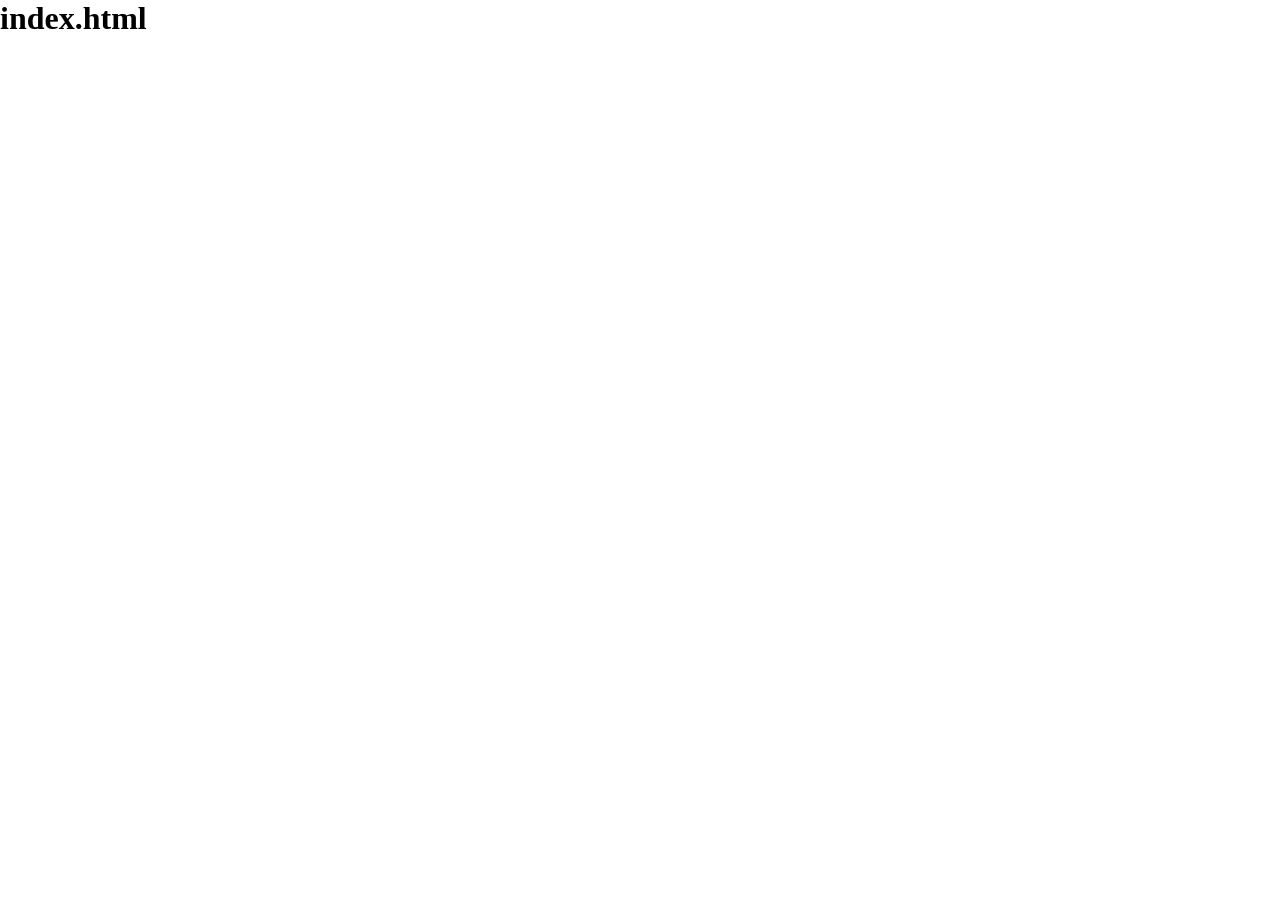
==== index.html @ ca53856b "Initial commit" ====
<html>
    <head>
        <meta name="viewport" content="width=device-width, initial-scale=1" />
        <title>My Learning Journal</title>
        <link rel="stylesheet" href="css/style.css">
    </head>
    <body>
        <h1>index.html</h1>
    </body>
</html>
---- css/style.css ----
html, 
body {
    margin: 0;
    padding: 0;
}
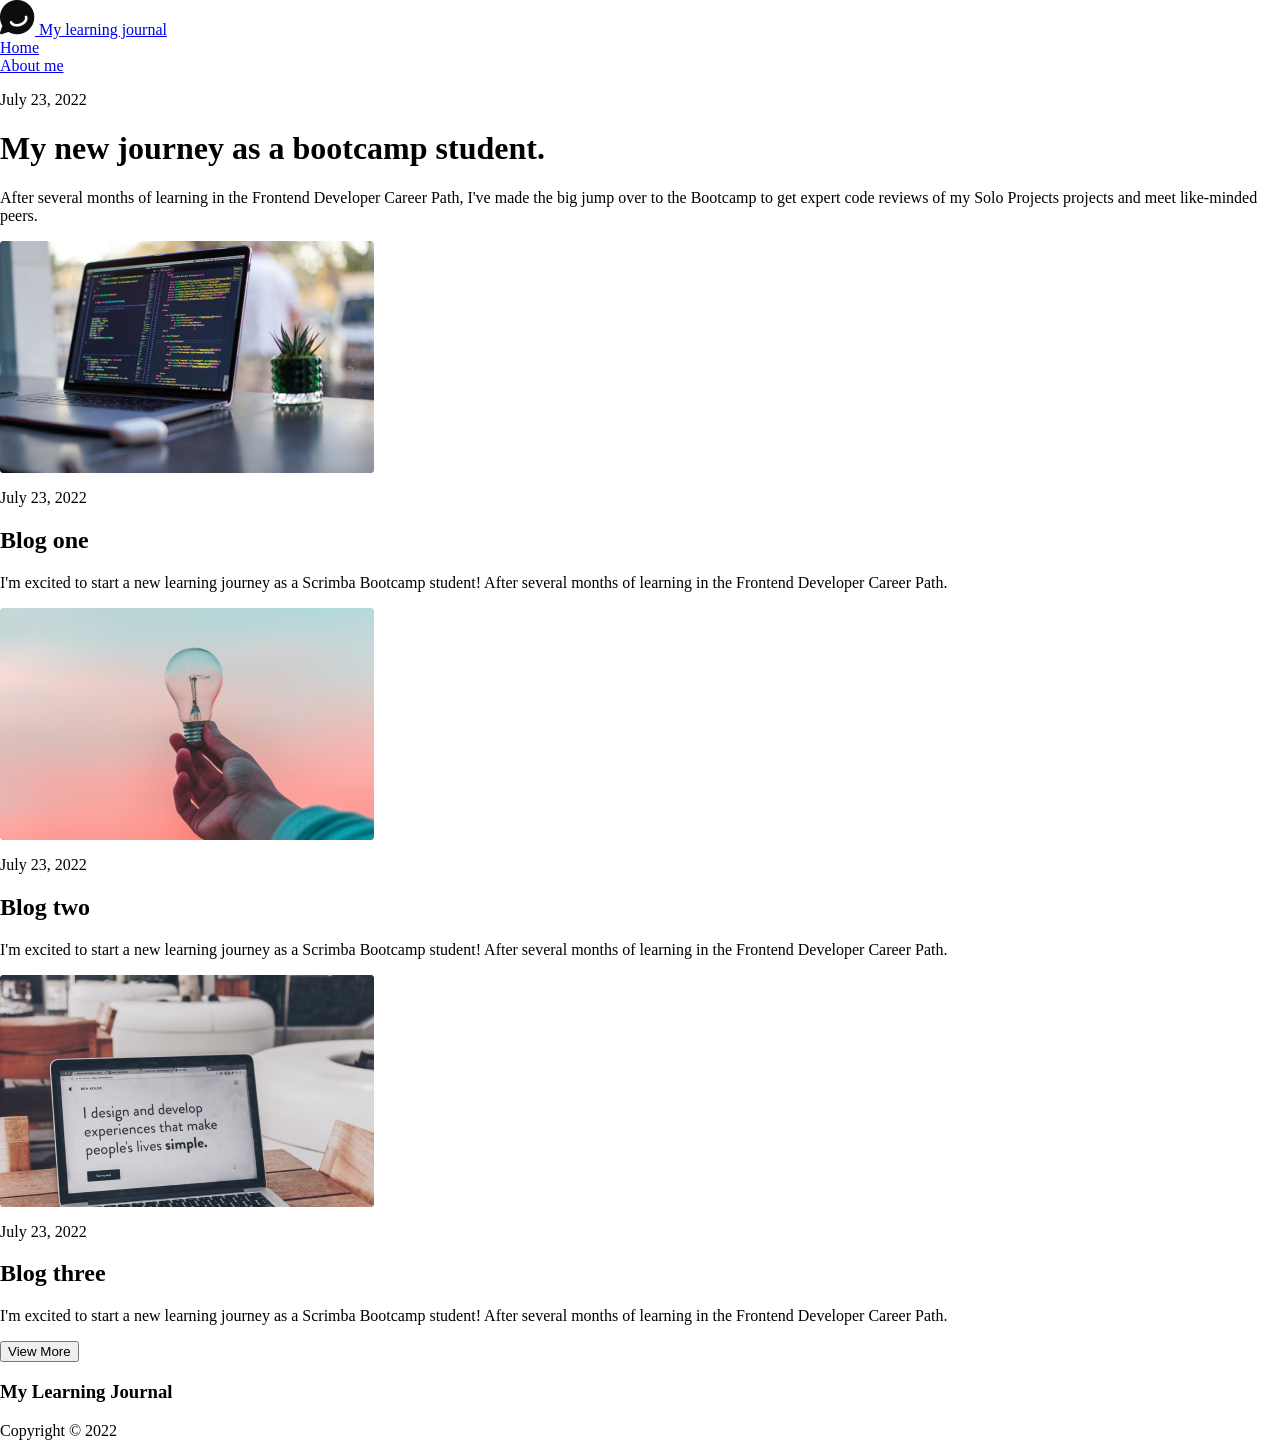
==== commit eab6d15f: "Create html homepage layout" ====
--- a/index.html
+++ b/index.html
@@ -5,6 +5,55 @@
         <link rel="stylesheet" href="css/style.css">
     </head>
     <body>
-        <h1>index.html</h1>
+      <header>
+        <div class="logo-container">
+          <a href="#default" class="logo" aria-label="Homepage">
+            <img src="images/logo.png" class="logo" alt="My learning journal logo">
+            <span>My learning journal</span>
+          </a>
+        </div>
+        <nav class="site-nav">
+          <ul>
+            <li>
+              <a href="#" class="nav-item">Home</a>
+            </li>
+            <li>
+              <a href="#" class="nav-item">About me</a>
+            </li>
+          </ul>
+          </nav>
+      </header>
+      <main>
+        <div class="hero-post">
+          <p class="hero-date">July 23, 2022</p>
+          <h1 class="hero-title">My new journey as a bootcamp student.</h1>
+          <p class="hero-text">After several months of learning in the Frontend Developer Career Path, I've made the big jump over to the Bootcamp to get expert code reviews of my Solo Projects projects and meet like-minded peers.</p>
+        </div>
+        <div class="article-listing">
+          <div class="article">
+            <img src="images/article-image-03.png" alt="A laptop on a table" class="article-img">
+            <p class="article-date">July 23, 2022</p>
+            <h2 class="article-title">Blog one</h2>
+            <p class="article-description">I'm excited to start a new learning journey as a Scrimba Bootcamp student! After several months of learning in the Frontend Developer Career Path.</p>
+          </div>
+          <div class="article">
+            <img src="images/article-image-02.png" alt="Hand holding a lightbulb" class="article-img">
+            <p class="article-date">July 23, 2022</p>
+            <h2 class="article-title">Blog two</h2>
+            <p class="article-description">I'm excited to start a new learning journey as a Scrimba Bootcamp student! After several months of learning in the Frontend Developer Career Path.</p>
+          </div>
+          <div class="article">
+            <img src="images/article-image-01.png" alt="A laptop screen with a quote" class="article-img">
+            <p class="article-date">July 23, 2022</p>
+            <h2 class="article-title">Blog three</h2>
+            <p class="article-description">I'm excited to start a new learning journey as a Scrimba Bootcamp student! After several months of learning in the Frontend Developer Career Path.</p>
+          </div>
+          <button type="button" class="more-btn">View More</button>
+        </div>
+      </main>
+      <footer>
+        <h3>My Learning Journal</h3>
+        <p>Copyright © 2022</p>
+      </footer>
     </body>
 </html>
--- a/css/style.css
+++ b/css/style.css
@@ -1,5 +1,10 @@
 html, 
-body {
+body,
+ul {
     margin: 0;
     padding: 0;
+}
+
+ul{
+    list-style: none;
 }
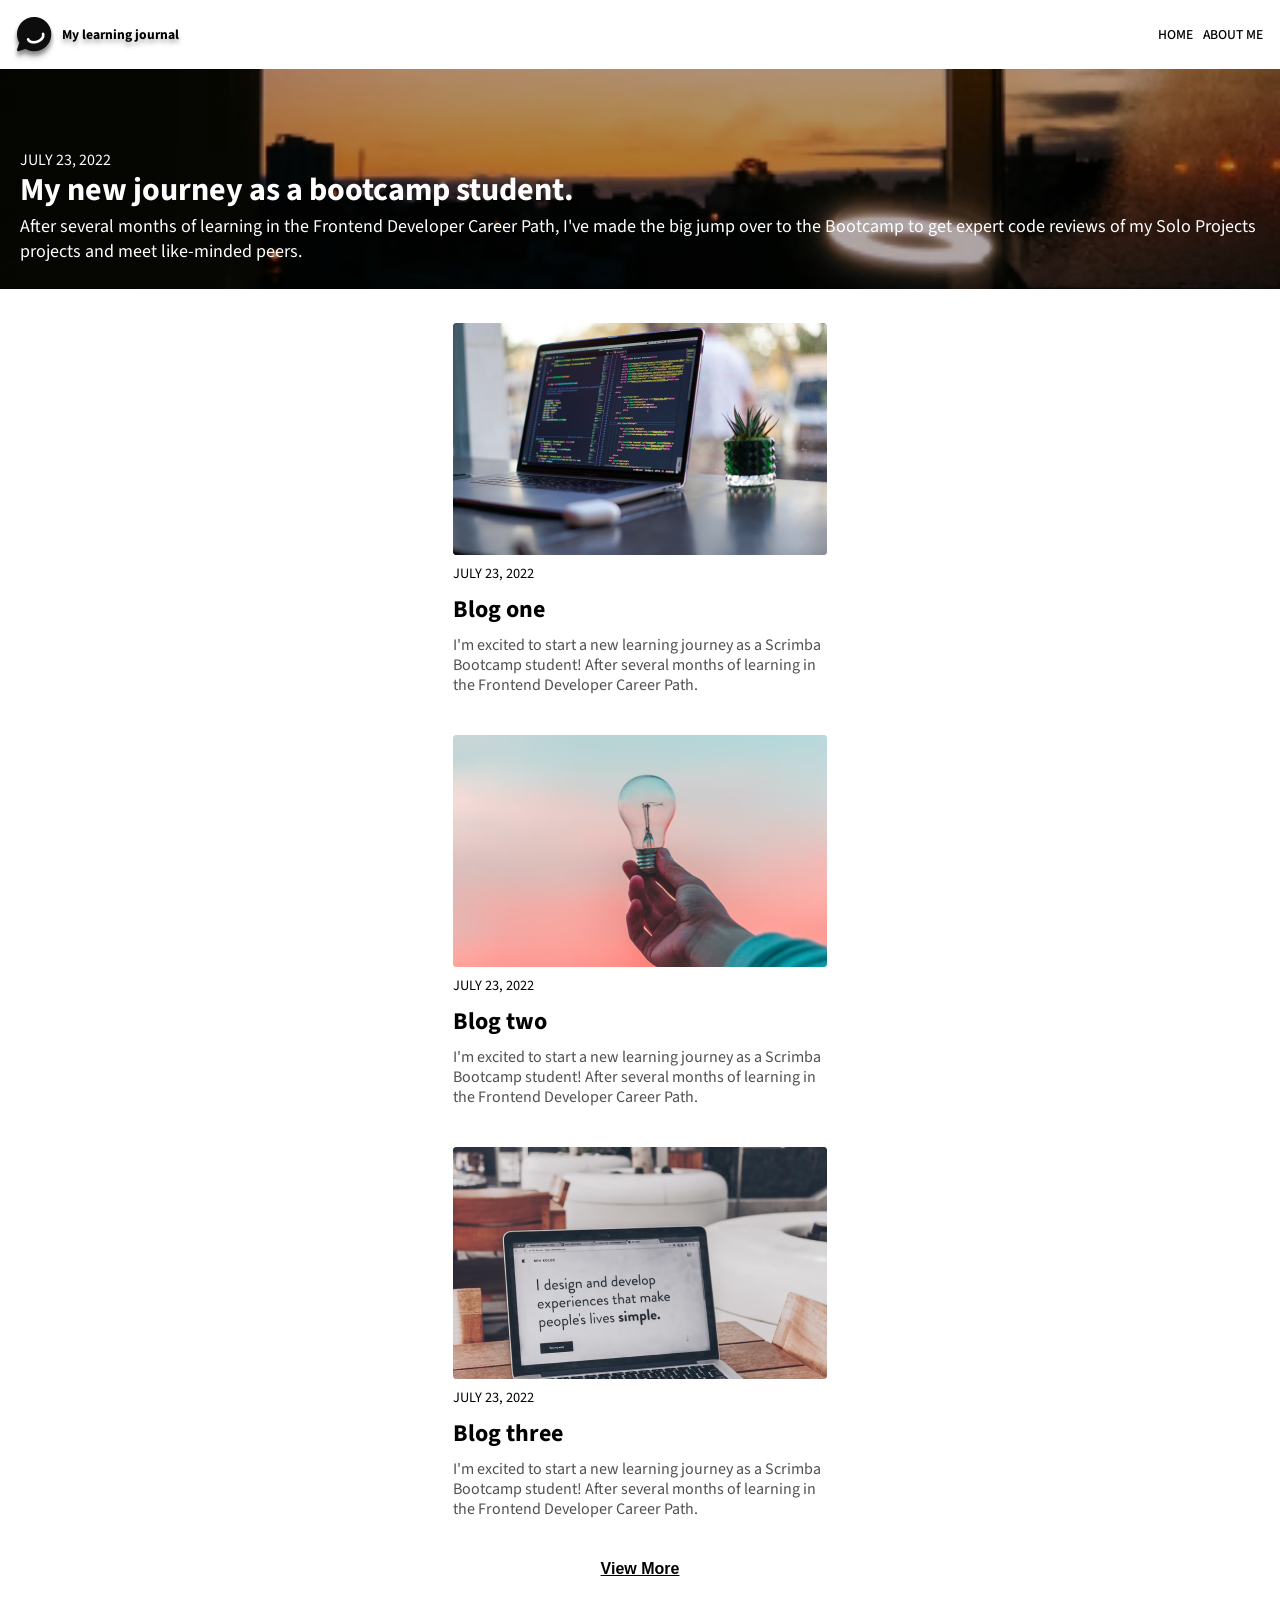
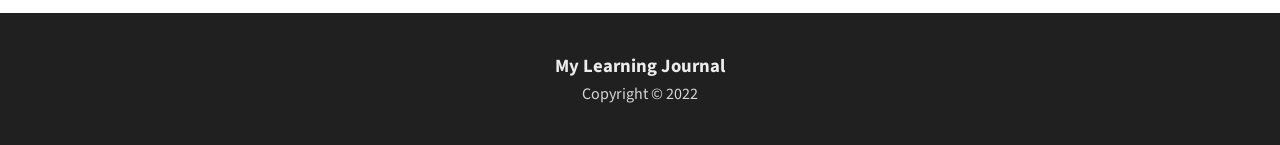
==== commit 4a67c6c9: "Style mobile homepage" ====
--- a/index.html
+++ b/index.html
@@ -1,6 +1,9 @@
 <html>
     <head>
         <meta name="viewport" content="width=device-width, initial-scale=1" />
+        <link rel="preconnect" href="https://fonts.googleapis.com">
+        <link rel="preconnect" href="https://fonts.gstatic.com" crossorigin>
+        <link href="https://fonts.googleapis.com/css2?family=Source+Sans+3:ital,wght@0,200..900;1,200..900&display=swap" rel="stylesheet">
         <title>My Learning Journal</title>
         <link rel="stylesheet" href="css/style.css">
     </head>
--- a/css/style.css
+++ b/css/style.css
@@ -1,10 +1,134 @@
 html, 
 body,
-ul {
+ul,
+h1,
+h2,
+h3,
+p {
     margin: 0;
     padding: 0;
 }
 
 ul{
     list-style: none;
+}
+
+a{
+    text-decoration: none;
+    color: black;
+}
+
+a,button{
+    cursor: pointer;
+}
+
+body{
+    height: 100vh;
+    display: grid;
+    grid-template-rows: auto 1fr auto;
+    font-family: "Source Sans 3", Arial, sans-serif;
+    box-sizing: border-box;
+}
+
+/* Header */
+
+header{
+    display: flex;
+    justify-content: space-between;
+    align-items: center;
+    font-weight: 500;
+    font-size: 0.85rem;
+    padding: 1.25em;
+}
+
+.logo{
+    display: flex;
+    align-items: center;
+    gap: 10px;
+    filter: drop-shadow(#0e0e0e4b 0 0.25rem 2px);
+    font-weight: bold;
+}
+
+header ul{
+    display: flex;
+    gap: 10px;
+    text-transform: uppercase;
+}
+
+/* Hero */
+
+.hero-post{
+    background-image: url(../images/article-image-hero.png);
+    background-size: cover;
+    color: white;
+    padding: 5em 1.25em 1.25em;
+}
+
+.hero-date{
+    text-transform: uppercase;
+}
+
+.hero-title{
+    line-height: 1.2;
+}
+
+.hero-text{
+    font-size: 1.125rem;
+    padding: 5px 0;
+}
+
+/* Article listing */
+
+.article-listing{
+    padding: 2.125em 1.25em;
+    display: grid;
+    grid-template-columns: 374px;
+    justify-content: center;
+    gap: 2.5em;
+}
+
+.article{
+    display: flex;
+    flex-direction: column;
+    gap: 0.5em;
+    
+}
+
+.article-date{
+    text-transform: uppercase;
+    font-size: 0.9rem;
+}
+
+.article-description{
+    color: #505050;
+    line-height: 1.25;
+}
+
+.more-btn{
+    border: none;
+    background-color: inherit;
+    font-weight: bold;
+    text-decoration: underline;
+    font-size: 1rem;
+}
+
+/* Footer */
+
+footer{
+    background-color: #202020;
+    display: flex;
+    flex-direction: column;
+    justify-content: center;
+    align-items: center;
+    gap: 0.25em;
+    padding: 2.5em 1em;
+}
+
+footer h3{
+    color: #ECECEC;
+    
+}
+
+footer p {
+    color: #D7D7D7;
 }
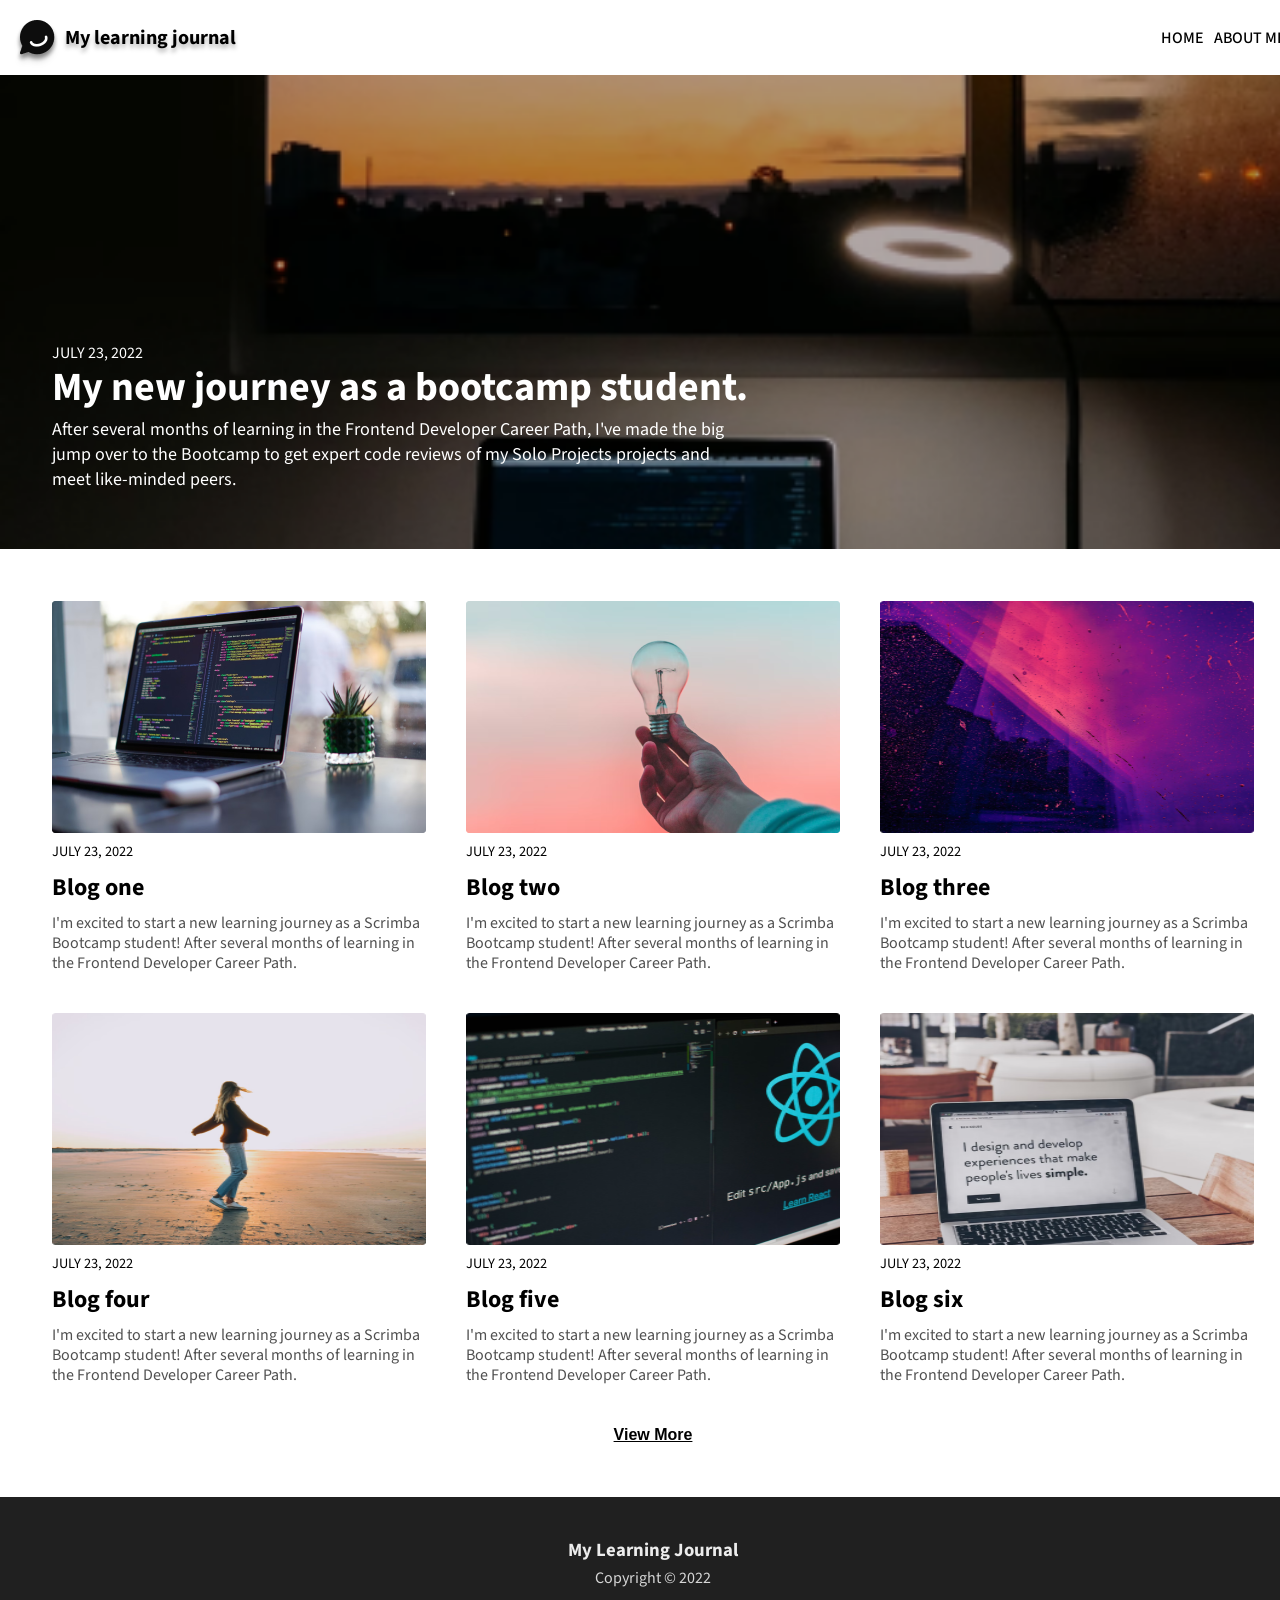
==== commit f7752186: "Style preliminary desktop homepage" ====
--- a/index.html
+++ b/index.html
@@ -46,9 +46,27 @@
             <p class="article-description">I'm excited to start a new learning journey as a Scrimba Bootcamp student! After several months of learning in the Frontend Developer Career Path.</p>
           </div>
           <div class="article">
-            <img src="images/article-image-01.png" alt="A laptop screen with a quote" class="article-img">
+            <img src="images/blog-image-04.png" alt="A laptop screen with a quote" class="article-img">
             <p class="article-date">July 23, 2022</p>
             <h2 class="article-title">Blog three</h2>
+            <p class="article-description">I'm excited to start a new learning journey as a Scrimba Bootcamp student! After several months of learning in the Frontend Developer Career Path.</p>
+          </div>
+          <div class="article">
+            <img src="images/blog-image-03.png" alt="A laptop on a table" class="article-img">
+            <p class="article-date">July 23, 2022</p>
+            <h2 class="article-title">Blog four</h2>
+            <p class="article-description">I'm excited to start a new learning journey as a Scrimba Bootcamp student! After several months of learning in the Frontend Developer Career Path.</p>
+          </div>
+          <div class="article">
+            <img src="images/blog-image-01.png" alt="Hand holding a lightbulb" class="article-img">
+            <p class="article-date">July 23, 2022</p>
+            <h2 class="article-title">Blog five</h2>
+            <p class="article-description">I'm excited to start a new learning journey as a Scrimba Bootcamp student! After several months of learning in the Frontend Developer Career Path.</p>
+          </div>
+          <div class="article">
+            <img src="images/blog-image-02.png" alt="A laptop screen with a quote" class="article-img">
+            <p class="article-date">July 23, 2022</p>
+            <h2 class="article-title">Blog six</h2>
             <p class="article-description">I'm excited to start a new learning journey as a Scrimba Bootcamp student! After several months of learning in the Frontend Developer Career Path.</p>
           </div>
           <button type="button" class="more-btn">View More</button>
--- a/css/style.css
+++ b/css/style.css
@@ -37,7 +37,6 @@
     justify-content: space-between;
     align-items: center;
     font-weight: 500;
-    font-size: 0.85rem;
     padding: 1.25em;
 }
 
@@ -55,6 +54,10 @@
     text-transform: uppercase;
 }
 
+main{
+    display: grid;
+}
+
 /* Hero */
 
 .hero-post{
@@ -62,6 +65,8 @@
     background-size: cover;
     color: white;
     padding: 5em 1.25em 1.25em;
+    display: flex;
+    flex-direction: column;
 }
 
 .hero-date{
@@ -92,6 +97,10 @@
     flex-direction: column;
     gap: 0.5em;
     
+}
+
+.article img{
+    max-height: 232px;
 }
 
 .article-date{
@@ -131,4 +140,36 @@
 
 footer p {
     color: #D7D7D7;
+}
+
+@media (min-width: 768px){
+    .logo{
+        font-size: 1.25rem;
+    }
+
+    main{
+        grid-template-rows: 1fr 2fr;
+    }
+
+    .hero-post{
+        justify-content: end;
+        padding: 3.25em;
+    }
+
+    .hero-title{
+        font-size: 2.5rem;
+    }
+
+    .hero-text{
+        max-width: 700px;
+    }
+
+    .article-listing{
+        grid-template-columns: repeat(3, minmax(374px, 1fr));
+        padding: 3.25em;
+    }
+
+    .more-btn{
+        grid-column: 2/3;
+    }
 }
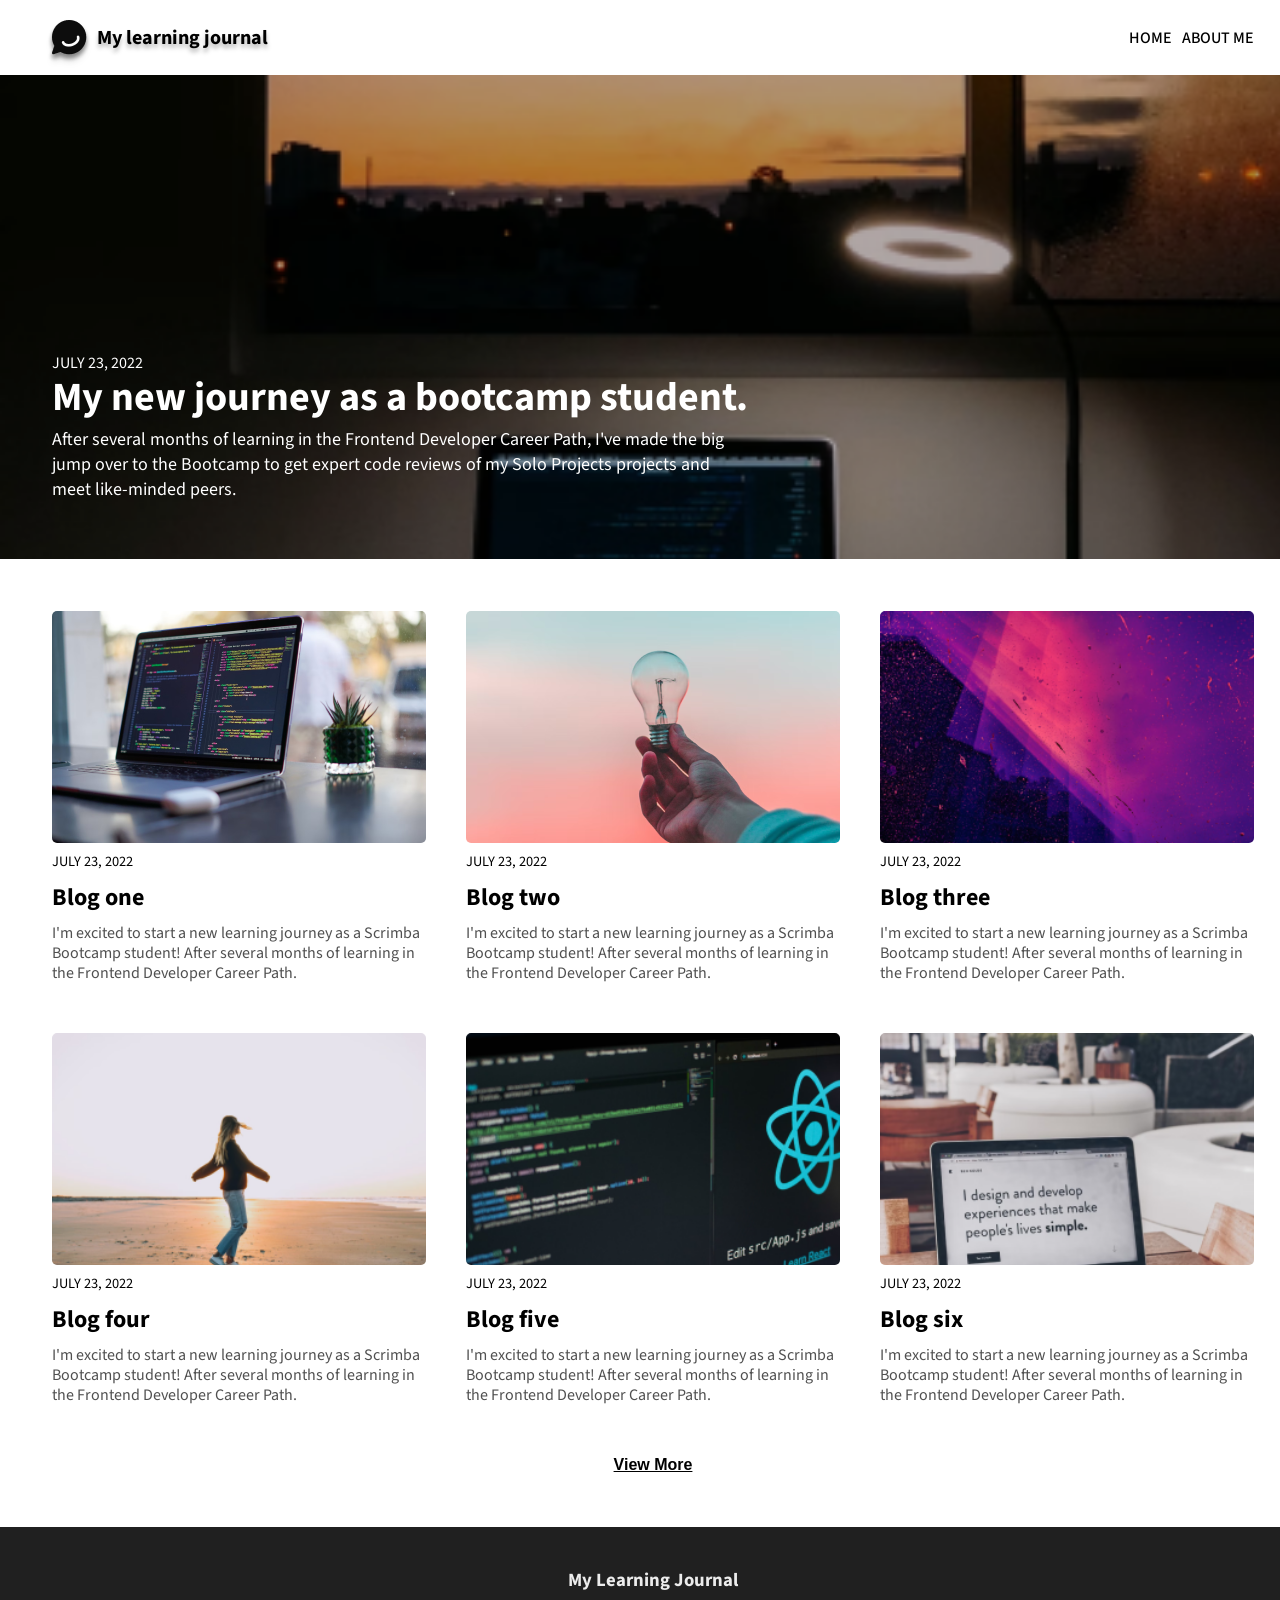
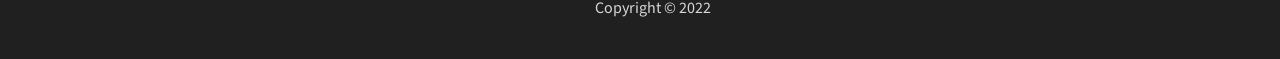
==== commit 20c5d8c3: "Create articles dynamically" ====
--- a/index.html
+++ b/index.html
@@ -32,49 +32,12 @@
           <h1 class="hero-title">My new journey as a bootcamp student.</h1>
           <p class="hero-text">After several months of learning in the Frontend Developer Career Path, I've made the big jump over to the Bootcamp to get expert code reviews of my Solo Projects projects and meet like-minded peers.</p>
         </div>
-        <div class="article-listing">
-          <div class="article">
-            <img src="images/article-image-03.png" alt="A laptop on a table" class="article-img">
-            <p class="article-date">July 23, 2022</p>
-            <h2 class="article-title">Blog one</h2>
-            <p class="article-description">I'm excited to start a new learning journey as a Scrimba Bootcamp student! After several months of learning in the Frontend Developer Career Path.</p>
-          </div>
-          <div class="article">
-            <img src="images/article-image-02.png" alt="Hand holding a lightbulb" class="article-img">
-            <p class="article-date">July 23, 2022</p>
-            <h2 class="article-title">Blog two</h2>
-            <p class="article-description">I'm excited to start a new learning journey as a Scrimba Bootcamp student! After several months of learning in the Frontend Developer Career Path.</p>
-          </div>
-          <div class="article">
-            <img src="images/blog-image-04.png" alt="A laptop screen with a quote" class="article-img">
-            <p class="article-date">July 23, 2022</p>
-            <h2 class="article-title">Blog three</h2>
-            <p class="article-description">I'm excited to start a new learning journey as a Scrimba Bootcamp student! After several months of learning in the Frontend Developer Career Path.</p>
-          </div>
-          <div class="article">
-            <img src="images/blog-image-03.png" alt="A laptop on a table" class="article-img">
-            <p class="article-date">July 23, 2022</p>
-            <h2 class="article-title">Blog four</h2>
-            <p class="article-description">I'm excited to start a new learning journey as a Scrimba Bootcamp student! After several months of learning in the Frontend Developer Career Path.</p>
-          </div>
-          <div class="article">
-            <img src="images/blog-image-01.png" alt="Hand holding a lightbulb" class="article-img">
-            <p class="article-date">July 23, 2022</p>
-            <h2 class="article-title">Blog five</h2>
-            <p class="article-description">I'm excited to start a new learning journey as a Scrimba Bootcamp student! After several months of learning in the Frontend Developer Career Path.</p>
-          </div>
-          <div class="article">
-            <img src="images/blog-image-02.png" alt="A laptop screen with a quote" class="article-img">
-            <p class="article-date">July 23, 2022</p>
-            <h2 class="article-title">Blog six</h2>
-            <p class="article-description">I'm excited to start a new learning journey as a Scrimba Bootcamp student! After several months of learning in the Frontend Developer Career Path.</p>
-          </div>
-          <button type="button" class="more-btn">View More</button>
-        </div>
+        <div class="article-listing" id="article-listing"></div>
       </main>
       <footer>
         <h3>My Learning Journal</h3>
         <p>Copyright © 2022</p>
       </footer>
+      <script src="index.js" type="module"></script>
     </body>
 </html>
--- a/css/style.css
+++ b/css/style.css
@@ -93,14 +93,14 @@
 }
 
 .article{
-    display: flex;
-    flex-direction: column;
+    display: grid;
+    grid-template-rows: 232px 0.5fr 1fr 2fr;
     gap: 0.5em;
-    
 }
 
-.article img{
-    max-height: 232px;
+.article-image {
+    background-size: cover;
+    border-radius: 5px;
 }
 
 .article-date{
@@ -142,7 +142,11 @@
     color: #D7D7D7;
 }
 
-@media (min-width: 768px){
+@media (min-width: 1024px ){
+    header{
+        padding: 1.25em 3.25em;
+    }
+
     .logo{
         font-size: 1.25rem;
     }
@@ -165,11 +169,20 @@
     }
 
     .article-listing{
-        grid-template-columns: repeat(3, minmax(374px, 1fr));
         padding: 3.25em;
+        grid-template-columns: repeat(auto-fit, 374px);
+        grid-auto-flow: dense;
     }
 
     .more-btn{
-        grid-column: 2/3;
+        grid-column: 1/-1;
     }
+}
+
+@media (min-width: 1280px ){
+    .article-listing{
+        grid-template-columns: repeat(3, 374px);
+        padding: 3.25em;
+        grid-auto-flow: dense;
+    } 
 }
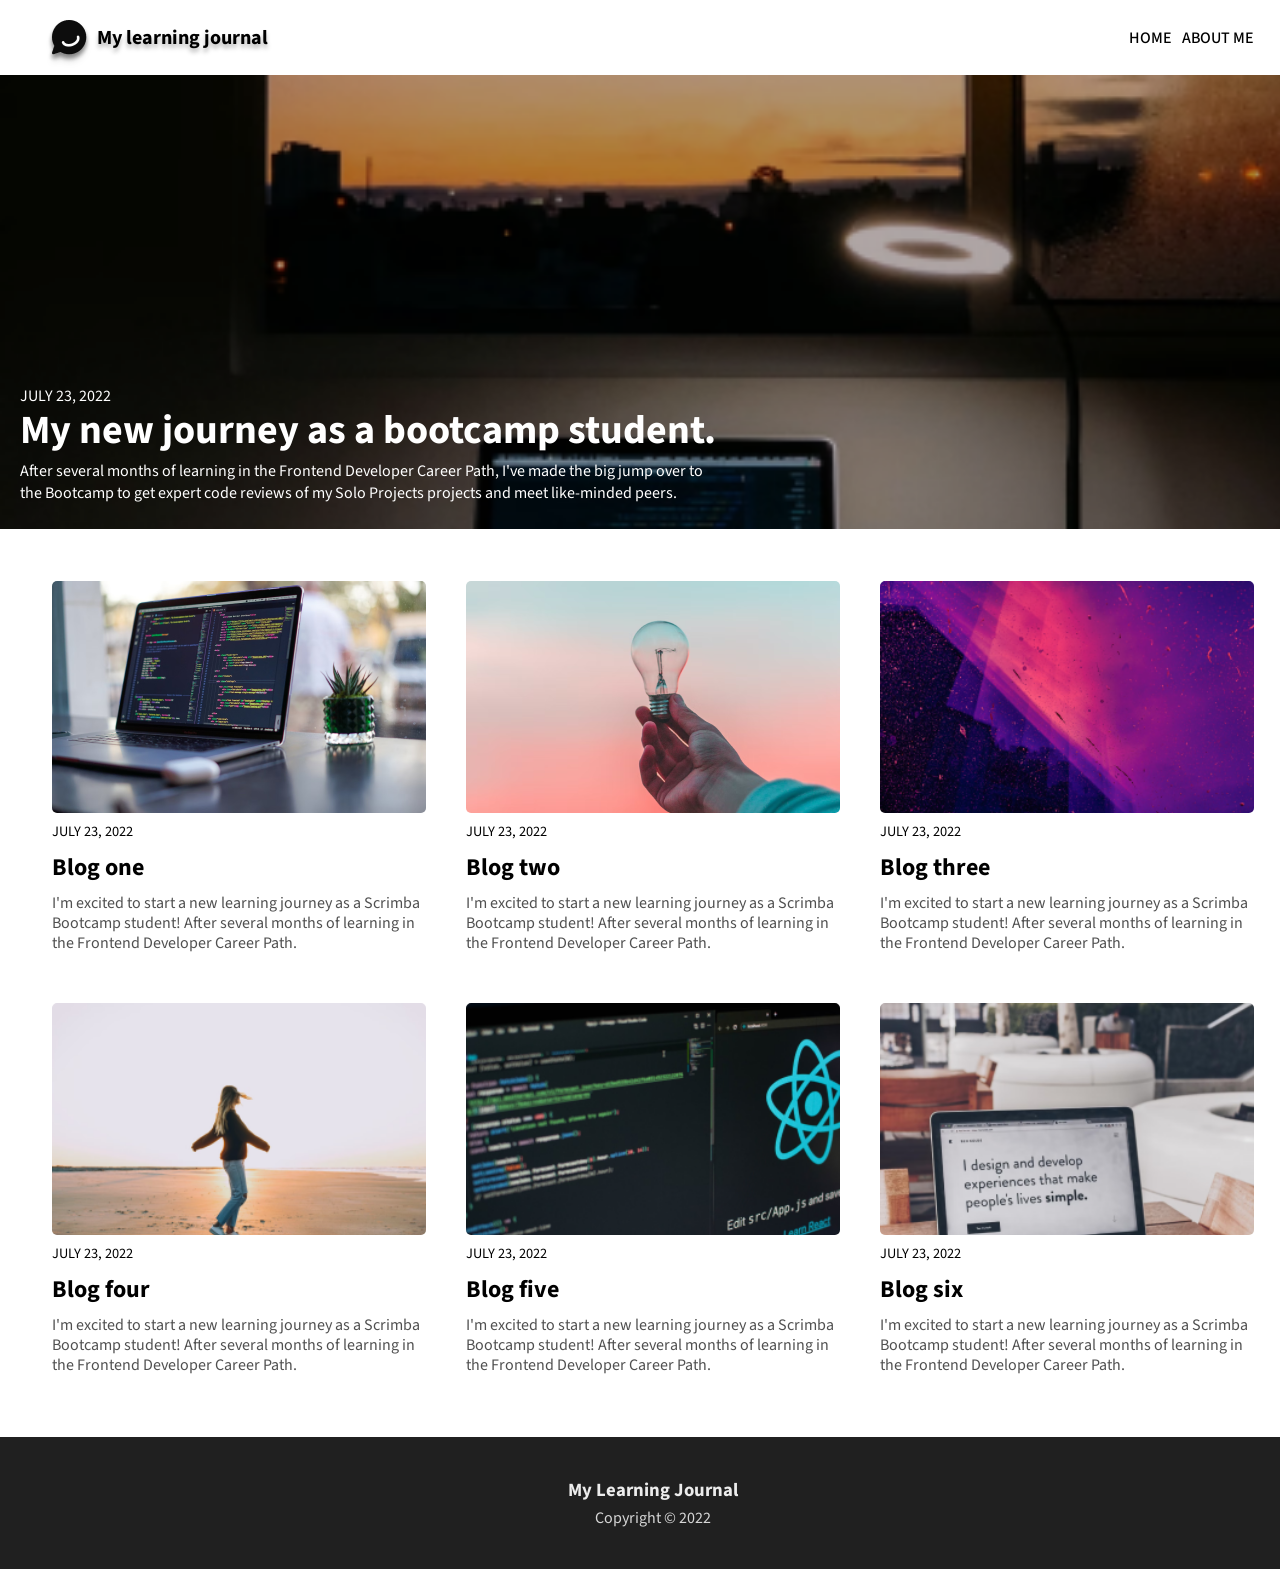
==== commit ae7a2b78: "Add article page styling" ====
--- a/index.html
+++ b/index.html
@@ -5,12 +5,13 @@
         <link rel="preconnect" href="https://fonts.gstatic.com" crossorigin>
         <link href="https://fonts.googleapis.com/css2?family=Source+Sans+3:ital,wght@0,200..900;1,200..900&display=swap" rel="stylesheet">
         <title>My Learning Journal</title>
-        <link rel="stylesheet" href="css/style.css">
+        <link rel="stylesheet" href="css/global.css">
+        <link rel="stylesheet" href="css/home.css">
     </head>
     <body>
       <header>
         <div class="logo-container">
-          <a href="#default" class="logo" aria-label="Homepage">
+          <a href="/index.html" class="logo" aria-label="Homepage">
             <img src="images/logo.png" class="logo" alt="My learning journal logo">
             <span>My learning journal</span>
           </a>
@@ -18,7 +19,7 @@
         <nav class="site-nav">
           <ul>
             <li>
-              <a href="#" class="nav-item">Home</a>
+              <a href="/index.html" class="nav-item">Home</a>
             </li>
             <li>
               <a href="#" class="nav-item">About me</a>
@@ -27,17 +28,17 @@
           </nav>
       </header>
       <main>
-        <div class="hero-post">
-          <p class="hero-date">July 23, 2022</p>
+        <a class="hero-post" href="/hero-post.html">
+          <p class="hero-date date">July 23, 2022</p>
           <h1 class="hero-title">My new journey as a bootcamp student.</h1>
           <p class="hero-text">After several months of learning in the Frontend Developer Career Path, I've made the big jump over to the Bootcamp to get expert code reviews of my Solo Projects projects and meet like-minded peers.</p>
-        </div>
+        </a>
         <div class="article-listing" id="article-listing"></div>
       </main>
       <footer>
         <h3>My Learning Journal</h3>
         <p>Copyright © 2022</p>
       </footer>
-      <script src="index.js" type="module"></script>
+      <script src="js/index.js" type="module"></script>
     </body>
 </html>
--- a/css/global.css
+++ b/css/global.css
@@ -0,0 +1,197 @@
+html, 
+body,
+ul,
+h1,
+h2,
+h3,
+p {
+    margin: 0;
+    padding: 0;
+}
+
+ul{
+    list-style: none;
+}
+
+a{
+    text-decoration: none;
+    color: black;
+}
+
+a,button{
+    cursor: pointer;
+}
+
+h1{
+    line-height: 1.2;
+}
+
+body{
+    height: 100vh;
+    display: grid;
+    grid-template-rows: auto 1fr auto;
+    font-family: "Source Sans 3", Arial, sans-serif;
+    box-sizing: border-box;
+}
+
+/* Header */
+
+header{
+    display: flex;
+    justify-content: space-between;
+    align-items: center;
+    font-weight: 500;
+    padding: 1.25em;
+}
+
+.logo{
+    display: flex;
+    align-items: center;
+    gap: 10px;
+    filter: drop-shadow(#0e0e0e4b 0 0.25rem 2px);
+    font-weight: bold;
+}
+
+header ul{
+    display: flex;
+    gap: 10px;
+    text-transform: uppercase;
+}
+
+main{
+    display: grid;
+}
+
+.date{
+    text-transform: uppercase;
+}
+
+/* Footer */
+
+footer{
+    background-color: #202020;
+    display: flex;
+    flex-direction: column;
+    justify-content: center;
+    align-items: center;
+    gap: 0.25em;
+    padding: 2.5em 1em;
+}
+
+footer h3{
+    color: #ECECEC;
+    
+}
+
+footer p {
+    color: #D7D7D7;
+}
+
+@media (min-width: 1024px ){
+    header{
+        padding: 1.25em 3.25em;
+    }
+
+    .logo{
+        font-size: 1.25rem;
+    }
+
+    main{
+        grid-template-rows: 1fr 2fr;
+    }
+}
+
+/* Article listing */
+
+.article-listing{
+    padding: 2.125em 1.25em;
+    display: grid;
+    grid-template-columns: 374px;
+    justify-content: center;
+    gap: 2.5em;
+}
+
+.article:nth-child(n+4){
+    display: none;
+}
+
+.show-all .article:nth-child(n+4){
+    display: grid;
+}
+
+.article{
+    display: grid;
+    grid-template-rows: 232px 0.5fr 1fr 2fr;
+    gap: 0.5em;
+}
+
+.article-image {
+    background-size: cover;
+    border-radius: 5px;
+}
+
+.article-date{
+    font-size: 0.9rem;
+}
+
+.article-description{
+    color: #505050;
+    line-height: 1.25;
+}
+
+#more-btn{
+    border: none;
+    background-color: inherit;
+    font-weight: bold;
+    text-decoration: underline;
+    font-size: 1rem;
+}
+
+@media (min-width: 1024px ){
+    header{
+        padding: 1.25em 3.25em;
+    }
+
+    .logo{
+        font-size: 1.25rem;
+    }
+
+    main{
+        grid-template-rows: 1fr 2fr;
+    }
+
+    .hero-post{
+        justify-content: end;
+        padding: 3.25em;
+    }
+
+    .hero-title{
+        font-size: 2.5rem;
+    }
+
+    .hero-text{
+        max-width: 700px;
+    }
+
+    .article-listing{
+        padding: 3.25em;
+        grid-template-columns: repeat(auto-fit, 374px);
+        grid-auto-flow: dense;
+    }
+
+    .article:nth-child(n+4){
+        display: grid;
+    }
+
+    #more-btn{
+        display: none;
+    }
+}
+
+@media (min-width: 1280px ){
+    .article-listing{
+        grid-template-columns: repeat(3, 374px);
+        padding: 3.25em;
+        grid-auto-flow: dense;
+    } 
+}
--- a/css/home.css
+++ b/css/home.css
@@ -0,0 +1,14 @@
+/* Hero */
+
+.hero-post{
+    background-image: url(../images/article-image-hero.png);
+    background-size: cover;
+    color: white;
+    padding: 5em 1.25em 1.25em;
+    display: flex;
+    flex-direction: column;
+}
+
+.hero-text{
+    padding: 5px 0;
+}
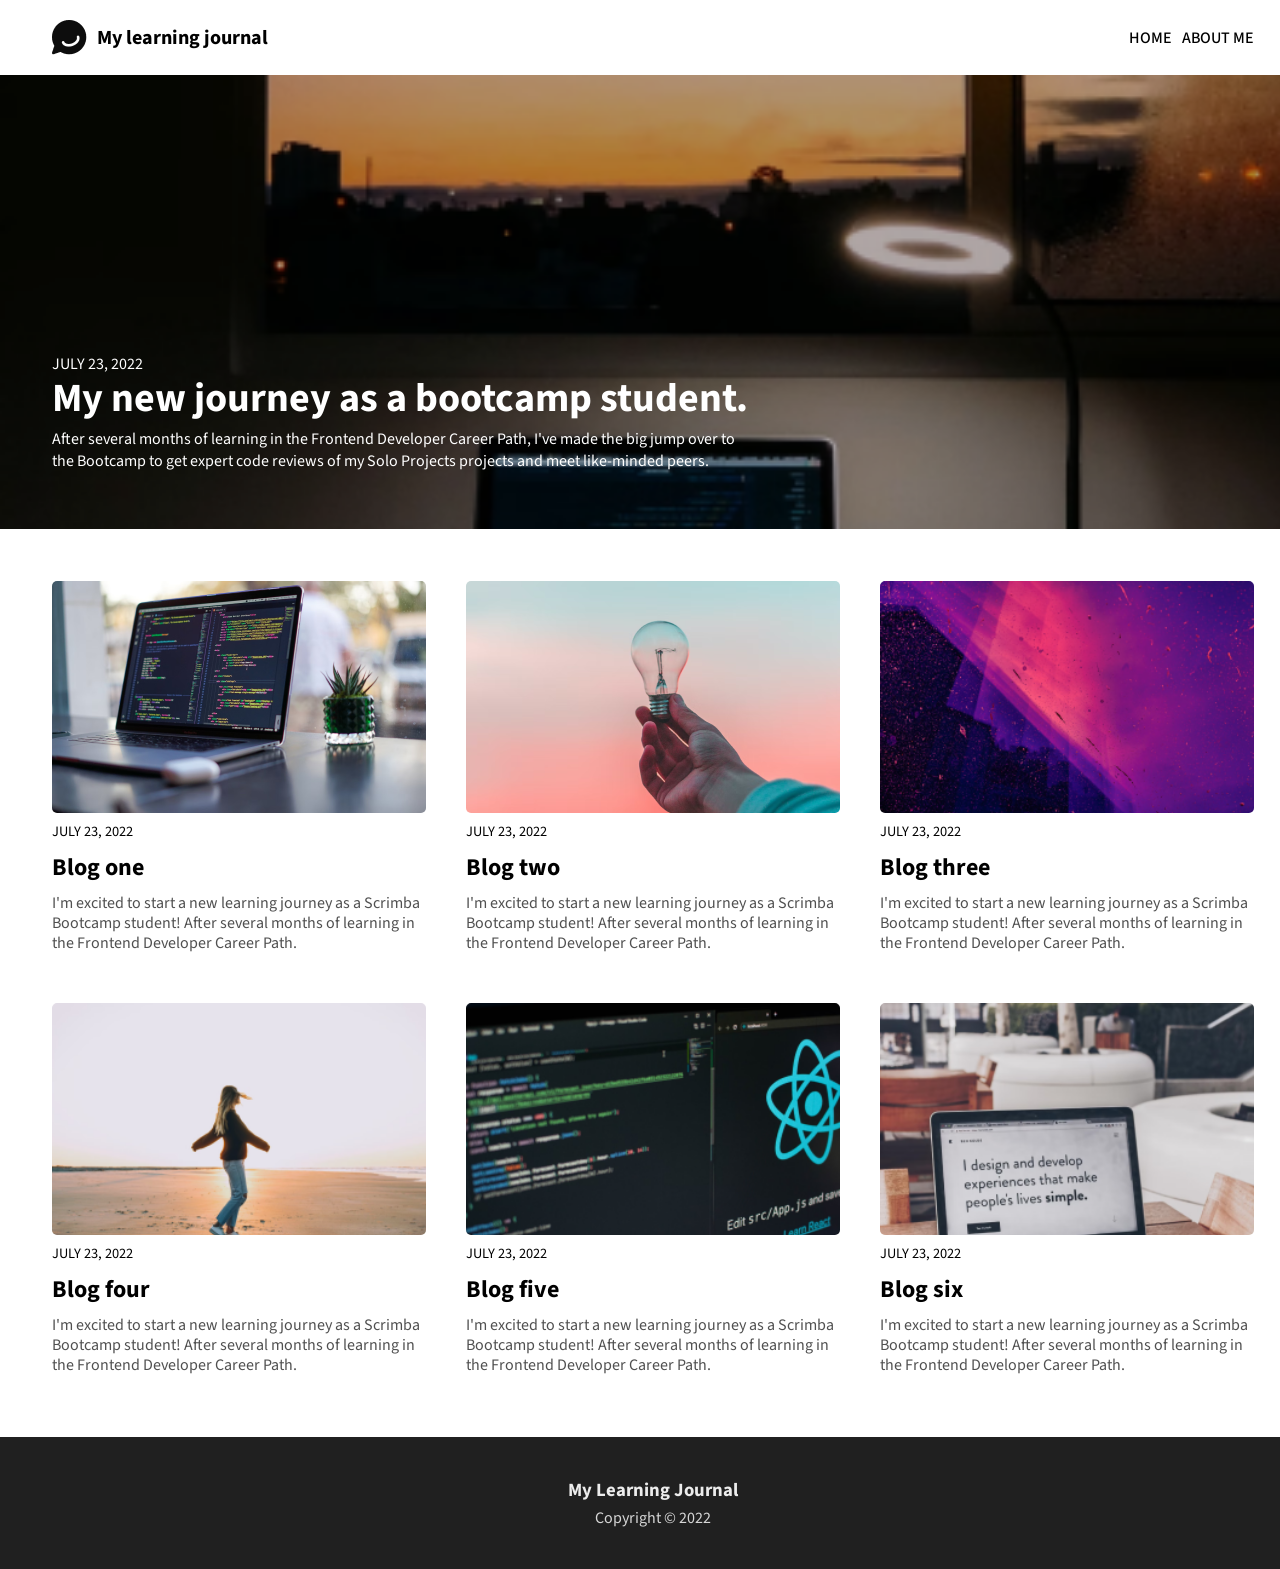
==== commit 5d1ae3d9: "Add and style about page" ====
--- a/index.html
+++ b/index.html
@@ -22,7 +22,7 @@
               <a href="/index.html" class="nav-item">Home</a>
             </li>
             <li>
-              <a href="#" class="nav-item">About me</a>
+              <a href="/about.html" class="nav-item">About me</a>
             </li>
           </ul>
           </nav>
--- a/css/global.css
+++ b/css/global.css
@@ -48,7 +48,6 @@
     display: flex;
     align-items: center;
     gap: 10px;
-    filter: drop-shadow(#0e0e0e4b 0 0.25rem 2px);
     font-weight: bold;
 }
 
@@ -85,20 +84,6 @@
 
 footer p {
     color: #D7D7D7;
-}
-
-@media (min-width: 1024px ){
-    header{
-        padding: 1.25em 3.25em;
-    }
-
-    .logo{
-        font-size: 1.25rem;
-    }
-
-    main{
-        grid-template-rows: 1fr 2fr;
-    }
 }
 
 /* Article listing */
@@ -156,42 +141,13 @@
         font-size: 1.25rem;
     }
 
-    main{
-        grid-template-rows: 1fr 2fr;
-    }
-
-    .hero-post{
-        justify-content: end;
-        padding: 3.25em;
-    }
-
-    .hero-title{
-        font-size: 2.5rem;
-    }
-
-    .hero-text{
-        max-width: 700px;
-    }
-
     .article-listing{
-        padding: 3.25em;
+        padding: 0.5em 3.25em 3.25em 3.25em;
         grid-template-columns: repeat(auto-fit, 374px);
         grid-auto-flow: dense;
-    }
-
-    .article:nth-child(n+4){
-        display: grid;
     }
 
     #more-btn{
         display: none;
     }
-}
-
-@media (min-width: 1280px ){
-    .article-listing{
-        grid-template-columns: repeat(3, 374px);
-        padding: 3.25em;
-        grid-auto-flow: dense;
-    } 
 }
--- a/css/home.css
+++ b/css/home.css
@@ -11,4 +11,36 @@
 
 .hero-text{
     padding: 5px 0;
+}
+
+@media (min-width: 1024px ){
+
+    main{
+        grid-template-rows: 1fr 2fr;
+    }
+
+    .hero-post{
+        justify-content: end;
+        padding: 3.25em;
+    }
+
+    .hero-title{
+        font-size: 2.5rem;
+    }
+
+    .hero-text{
+        max-width: 700px;
+    }
+
+    .article:nth-child(n+4){
+        display: grid;
+    }
+}
+
+@media (min-width: 1280px ){
+    .article-listing{
+        grid-template-columns: repeat(3, 374px);
+        padding: 3.25em;
+        grid-auto-flow: dense;
+    } 
 }
